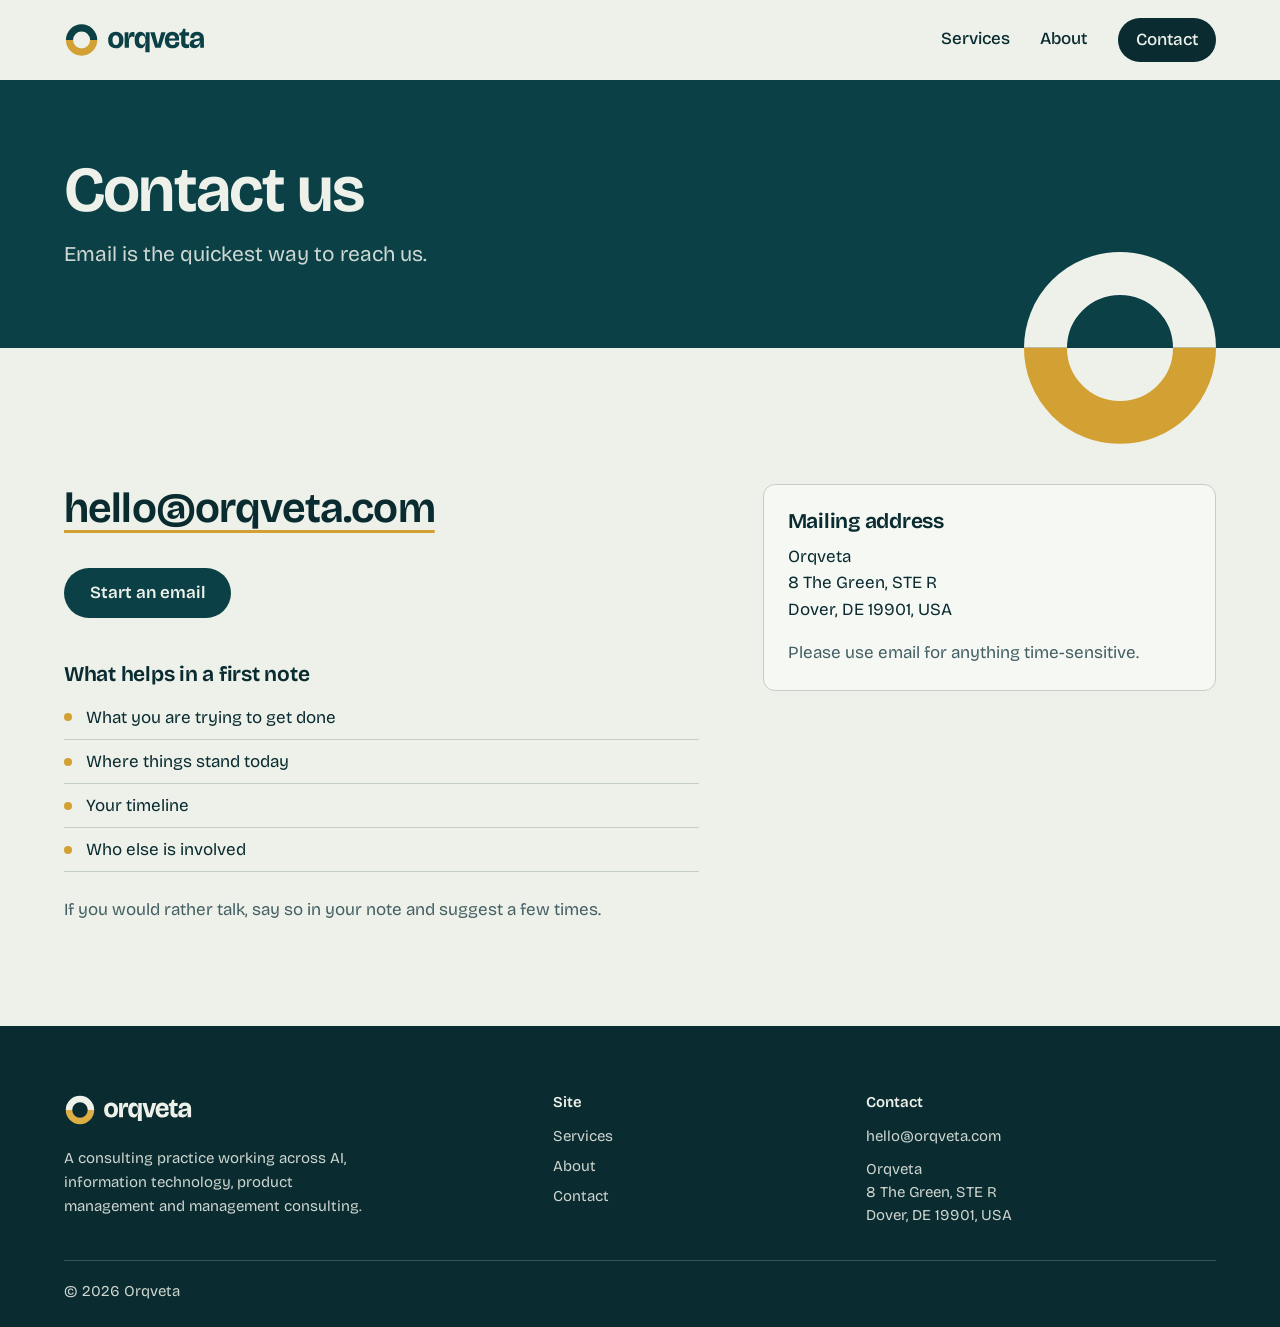
==== contact.html @ bc164976 "Rebuild site: logo, Services, About and Contact pages" ====
<!DOCTYPE html>
<html lang="en">
<head>
<meta charset="utf-8">
<meta name="viewport" content="width=device-width, initial-scale=1">
<title>Contact | Orqveta</title>
<meta name="description" content="Contact Orqveta by email at hello@orqveta.com.">
<link rel="canonical" href="https://orqveta.com/contact.html">
<meta property="og:type" content="website">
<meta property="og:site_name" content="Orqveta">
<meta property="og:title" content="Contact | Orqveta">
<meta property="og:description" content="Contact Orqveta by email at hello@orqveta.com.">
<meta property="og:url" content="https://orqveta.com/contact.html">
<meta property="og:image" content="https://orqveta.com/og.png">
<meta name="twitter:card" content="summary_large_image">
<meta name="theme-color" content="#0B4046">
<link rel="icon" href="favicon.svg" type="image/svg+xml">
<link rel="apple-touch-icon" href="apple-touch-icon.png">
<link rel="preload" href="bricolage.woff2" as="font" type="font/woff2" crossorigin>
<link rel="stylesheet" href="styles.css">
</head>
<body>
<a class="skip" href="#main">Skip to content</a>
<header class="site-header">
  <div class="wrap bar">
    <a class="brand" href="./"><img src="orqveta-logo.svg" alt="Orqveta" width="142" height="44"></a>
    <nav class="nav" aria-label="Main">
      <a href="services.html">Services</a>
      <a href="about.html">About</a>
      <a class="nav-cta" href="contact.html" aria-current="page">Contact</a>
    </nav>
  </div>
</header>
<main id="main">
<section class="page-hero">
  <div class="wrap page-hero-inner">
    <h1>Contact us</h1>
    <p class="lead">Email is the quickest way to reach us.</p>
    <span class="ring" aria-hidden="true"></span>
  </div>
</section>
<div class="wrap page-body">
  <div class="contact-grid">
    <div class="contact-main">
      <a class="bigmail" href="mailto:hello@orqveta.com?subject=Project%20enquiry">hello@orqveta.com</a>
      <p class="actions"><a class="btn btn-deep" href="mailto:hello@orqveta.com?subject=Project%20enquiry">Start an email</a></p>
      <h2>What helps in a first note</h2>
      <ul class="ticks">
        <li>What you are trying to get done</li>
        <li>Where things stand today</li>
        <li>Your timeline</li>
        <li>Who else is involved</li>
      </ul>
      <p class="after">If you would rather talk, say so in your note and suggest a few times.</p>
    </div>
    <aside class="card" aria-labelledby="addr">
      <h2 id="addr">Mailing address</h2>
      <address>Orqveta<br>8 The Green, STE R<br>Dover, DE 19901, USA</address>
      <p>Please use email for anything time-sensitive.</p>
    </aside>
  </div>
</div>
</main>
<footer class="site-footer">
  <div class="wrap">
    <div class="footer-grid">
      <div class="footer-brand">
        <img src="orqveta-logo-light.svg" alt="Orqveta" width="129" height="40">
        <p>A consulting practice working across AI, information technology, product management and management consulting.</p>
      </div>
      <div>
        <h2>Site</h2>
        <ul>
          <li><a href="services.html">Services</a></li>
          <li><a href="about.html">About</a></li>
          <li><a href="contact.html">Contact</a></li>
        </ul>
      </div>
      <div>
        <h2>Contact</h2>
        <p><a href="mailto:hello@orqveta.com">hello@orqveta.com</a></p>
        <address>Orqveta<br>8 The Green, STE R<br>Dover, DE 19901, USA</address>
      </div>
    </div>
    <p class="legal">&copy; 2026 Orqveta</p>
  </div>
</footer>
</body>
</html>
---- styles.css ----
:root {
  /* Layout: pale pages, each opening with a deep band. The band's lower edge
     is a horizon, and the ring from the logo sits on it: pale above the
     line, brass below. Content is left-aligned on a 76rem measure. */
  --deep: #0B4046;        /* peacock field */
  --pale: #EDF1E9;        /* celadon paper */
  --ink: #0A2B30;         /* text on pale, footer field */
  --soft: #456064;        /* secondary text on pale */
  --rule: #C3CEC5;        /* hairlines on pale */
  --brass: #DDAE44;       /* accent on deep fields */
  --brass-deep: #D2A033;  /* accent on pale fields */
  --on-deep: rgb(237 241 233 / 0.86);
  --face: "Bricolage Grotesque", "Avenir Next", "Segoe UI", system-ui, sans-serif;
  --gutter: clamp(1.25rem, 5vw, 4.5rem);
  --measure: 76rem;
  --ring-lg: clamp(12rem, 25vw, 21rem);
  --ring-sm: clamp(9rem, 15vw, 13rem);
  color-scheme: only light;
}

@font-face {
  font-family: "Bricolage Grotesque";
  src: url("bricolage.woff2") format("woff2");
  font-weight: 200 800;
  font-style: normal;
  font-display: swap;
}

*, *::before, *::after { box-sizing: border-box; }

html {
  -webkit-text-size-adjust: 100%;
  text-size-adjust: 100%;
  scroll-behavior: smooth;
}

body {
  margin: 0;
  background: var(--pale);
  color: var(--ink);
  font-family: var(--face);
  font-size: 1.0625rem;
  line-height: 1.6;
  font-optical-sizing: auto;
  -webkit-font-smoothing: antialiased;
  text-rendering: optimizeLegibility;
}

h1, h2, h3, p, ul, dl, dd, address { margin: 0; }
ul { padding: 0; list-style: none; }
img { display: block; max-width: 100%; height: auto; }
a { color: inherit; }
address { font-style: normal; }

::selection { background: var(--brass); color: var(--ink); }

:focus-visible {
  outline: 3px solid var(--brass-deep);
  outline-offset: 3px;
  border-radius: 2px;
}

.wrap {
  width: 100%;
  max-width: calc(var(--measure) + 2 * var(--gutter));
  margin-inline: auto;
  padding-inline: var(--gutter);
}

.skip {
  position: absolute;
  left: var(--gutter);
  top: -5rem;
  z-index: 10;
  padding: 0.5rem 0.875rem;
  border-radius: 0.375rem;
  background: var(--ink);
  color: var(--pale);
}
.skip:focus { top: 0.75rem; }

.visually-hidden {
  position: absolute;
  width: 1px;
  height: 1px;
  margin: -1px;
  overflow: hidden;
  clip-path: inset(50%);
  white-space: nowrap;
}

/* Header ---------------------------------------------------------------- */

.bar {
  display: flex;
  flex-wrap: wrap;
  align-items: center;
  justify-content: space-between;
  gap: 0.5rem 2rem;
  padding-block: 1.125rem;
}

.brand { display: block; }
.brand img { width: auto; height: 2.75rem; }

.nav {
  display: flex;
  flex-wrap: wrap;
  align-items: center;
  gap: 0.25rem clamp(1rem, 2.4vw, 2.25rem);
  font-weight: 500;
}

.nav a {
  padding-block: 0.375rem;
  border-bottom: 2px solid transparent;
  text-decoration: none;
}
.nav a:hover { border-bottom-color: var(--rule); }
.nav a[aria-current="page"] { border-bottom-color: var(--brass-deep); }

.nav a.nav-cta {
  padding: 0.5rem 1.125rem;
  border: 0;
  border-radius: 999px;
  background: var(--deep);
  color: var(--pale);
}
.nav a.nav-cta:hover,
.nav a.nav-cta[aria-current="page"] { background: var(--ink); }

/* Buttons --------------------------------------------------------------- */

.btn {
  display: inline-block;
  padding: 0.8125rem 1.5rem;
  border: 2px solid transparent;
  border-radius: 999px;
  font-weight: 600;
  line-height: 1.2;
  text-decoration: none;
}
.btn-brass { background: var(--brass); color: var(--ink); }
.btn-brass:hover { background: #E8BD5C; }
.btn-line { border-color: rgb(237 241 233 / 0.55); color: var(--pale); }
.btn-line:hover { border-color: var(--pale); }
.btn-deep { background: var(--deep); color: var(--pale); }
.btn-deep:hover { background: var(--ink); }

.actions {
  display: flex;
  flex-wrap: wrap;
  gap: 0.75rem;
  margin-top: 2.25rem;
}

/* The ring on the horizon ---------------------------------------------- */

.ring {
  position: absolute;
  right: var(--gutter);
  bottom: calc(var(--d) / -2);
  width: var(--d);
  height: var(--d);
  pointer-events: none;
}
.ring::before,
.ring::after {
  content: "";
  position: absolute;
  inset: 0;
  border: calc(var(--d) * 0.228) solid;
  border-radius: 50%;
}
.ring::before { border-color: var(--pale); clip-path: inset(0 0 50% 0); }
.ring::after { border-color: var(--brass-deep); clip-path: inset(50% 0 0 0); }

/* Home hero ------------------------------------------------------------- */

.hero,
.page-hero {
  position: relative;
  z-index: 1;
  background: var(--deep);
  color: var(--pale);
}

.hero-inner {
  position: relative;
  padding-block: clamp(3.5rem, 9vw, 7.5rem) clamp(4rem, 10vw, 8.5rem);
}

.hero h1 {
  max-width: 17ch;
  font-size: clamp(2.25rem, 1.2rem + 4.3vw, 4.5rem);
  font-weight: 650;
  line-height: 1.04;
  letter-spacing: -0.028em;
  text-wrap: balance;
}

.lead {
  max-width: 46ch;
  margin-top: 1.5rem;
  color: var(--on-deep);
  font-size: clamp(1.125rem, 1rem + 0.5vw, 1.3125rem);
  line-height: 1.5;
}

.hero .ring { --d: var(--ring-lg); }

/* Interior page hero ---------------------------------------------------- */

.page-hero-inner {
  position: relative;
  padding-block: clamp(2.75rem, 6vw, 5rem);
}

.page-hero h1 {
  font-size: clamp(2.25rem, 1.3rem + 3.6vw, 4rem);
  font-weight: 650;
  line-height: 1.04;
  letter-spacing: -0.028em;
}

.page-hero .lead { max-width: 44ch; margin-top: 1rem; }
.page-hero .ring { --d: var(--ring-sm); }

.page-body {
  padding-block: calc(var(--ring-sm) / 2 + 2.5rem) clamp(3.5rem, 8vw, 6.5rem);
}

/* Sections -------------------------------------------------------------- */

.section { padding-block: clamp(3rem, 7vw, 6rem); }
.section + .section { padding-top: 0; }

.section-head h2 {
  font-size: clamp(1.75rem, 1.2rem + 2.2vw, 2.75rem);
  font-weight: 650;
  line-height: 1.08;
  letter-spacing: -0.022em;
}
.section-head p {
  max-width: 46ch;
  margin-top: 0.875rem;
  color: var(--soft);
}

.below-hero .section-head {
  min-height: calc(var(--ring-lg) / 2 - 2.5rem);
  padding-right: calc(var(--ring-lg) + 2rem);
}

/* Practices ------------------------------------------------------------- */

.practices {
  display: grid;
  grid-template-columns: repeat(4, minmax(0, 1fr));
  gap: clamp(1.5rem, 3vw, 2.75rem);
  margin-top: clamp(2rem, 4vw, 3rem);
}

.practice {
  display: grid;
  gap: 0.625rem;
  align-content: start;
  padding-top: 1.125rem;
  border-top: 2px solid var(--ink);
}

.practice h3,
.row strong {
  font-size: 1.3125rem;
  font-weight: 650;
  line-height: 1.2;
  letter-spacing: -0.012em;
}

.practice h3 a { text-decoration: none; }
.practice h3 a:hover,
a.row:hover strong {
  text-decoration: underline;
  text-decoration-color: var(--brass-deep);
  text-decoration-thickness: 2px;
  text-underline-offset: 0.2em;
}

.practice p { color: var(--soft); }

/* Ruled rows ------------------------------------------------------------ */

.rows {
  margin-top: clamp(2rem, 4vw, 3rem);
  border-top: 2px solid var(--ink);
}

.row {
  display: grid;
  grid-template-columns: minmax(0, 5fr) minmax(0, 7fr);
  gap: 0.375rem clamp(1.5rem, 4vw, 4rem);
  padding-block: 1.375rem;
  border-bottom: 1px solid var(--rule);
  text-decoration: none;
}
.row span { color: var(--soft); }

.more {
  display: inline-block;
  margin-top: 1.75rem;
  font-weight: 600;
  text-decoration-color: var(--brass-deep);
  text-decoration-thickness: 2px;
  text-underline-offset: 0.22em;
}

/* Closing band ---------------------------------------------------------- */

.cta { background: var(--deep); color: var(--pale); }

.cta-inner {
  display: grid;
  grid-template-columns: minmax(0, 7fr) minmax(0, 5fr);
  gap: clamp(1.5rem, 5vw, 5rem);
  align-items: end;
  padding-block: clamp(3rem, 8vw, 6rem);
}

.cta h2 {
  max-width: 16ch;
  font-size: clamp(1.75rem, 1.2rem + 2.4vw, 3rem);
  font-weight: 650;
  line-height: 1.06;
  letter-spacing: -0.024em;
  text-wrap: balance;
}

.cta p { max-width: 40ch; color: var(--on-deep); }
.cta .actions { margin-top: 1.5rem; }

/* Footer ---------------------------------------------------------------- */

.site-footer {
  background: var(--ink);
  color: var(--on-deep);
  font-size: 0.9375rem;
}

.footer-grid {
  display: grid;
  grid-template-columns: minmax(0, 5fr) minmax(0, 3fr) minmax(0, 4fr);
  gap: 2rem clamp(1.5rem, 4vw, 4rem);
  padding-block: clamp(2.5rem, 6vw, 4rem) 2rem;
}

.footer-brand img { width: auto; height: 2.5rem; }
.footer-brand p { max-width: 32ch; margin-top: 1rem; }

.site-footer h2 {
  margin-bottom: 0.625rem;
  color: var(--pale);
  font-size: 0.9375rem;
  font-weight: 600;
}

.site-footer a { text-decoration: none; }
.site-footer a:hover {
  text-decoration: underline;
  text-decoration-color: var(--brass);
  text-underline-offset: 0.2em;
}
.site-footer li + li { margin-top: 0.375rem; }
.site-footer address { margin-top: 0.625rem; line-height: 1.55; }

.legal {
  padding-block: 1.125rem 1.5rem;
  border-top: 1px solid rgb(237 241 233 / 0.2);
}

/* Services -------------------------------------------------------------- */

.service,
.case {
  padding-block: clamp(2.25rem, 5vw, 3.75rem);
  border-top: 2px solid var(--ink);
}
.service:first-child,
.case:first-of-type { margin-top: clamp(2rem, 4vw, 3rem); }

.service {
  display: grid;
  grid-template-columns: minmax(0, 5fr) minmax(0, 7fr);
  gap: 1rem clamp(1.5rem, 5vw, 5rem);
}

.service h2,
.case h2 {
  font-size: clamp(1.625rem, 1.2rem + 1.6vw, 2.25rem);
  font-weight: 650;
  line-height: 1.1;
  letter-spacing: -0.02em;
}

.pitch {
  max-width: 30ch;
  margin-top: 0.75rem;
  color: var(--soft);
  font-size: 1.125rem;
}

.service-body p { max-width: 58ch; }

.service h3 {
  margin-top: 1.75rem;
  margin-bottom: 0.375rem;
  font-size: 1rem;
  font-weight: 650;
}

.ticks li {
  position: relative;
  padding-block: 0.5rem;
  padding-left: 1.375rem;
  border-bottom: 1px solid var(--rule);
}
.ticks li::before {
  content: "";
  position: absolute;
  top: 1.05em;
  left: 0;
  width: 0.5rem;
  height: 0.5rem;
  border-radius: 50%;
  background: var(--brass-deep);
}

/* Case studies ---------------------------------------------------------- */

.note {
  max-width: 62ch;
  padding: 0.25rem 0 0.25rem 1.125rem;
  border-left: 3px solid var(--brass-deep);
  color: var(--soft);
}

.case h2 { max-width: 24ch; }

.summary {
  max-width: 54ch;
  margin-top: 0.75rem;
  color: var(--soft);
  font-size: 1.1875rem;
  line-height: 1.5;
}

.facts { margin-top: 1.75rem; }
.facts > div {
  display: grid;
  grid-template-columns: minmax(0, 3fr) minmax(0, 9fr);
  gap: 0.25rem clamp(1rem, 4vw, 3rem);
  padding-block: 1rem;
  border-top: 1px solid var(--rule);
}
.facts dt { font-weight: 650; }
.facts dd { max-width: 66ch; }

/* About ----------------------------------------------------------------- */

.prose { max-width: 62ch; }
.prose p + p { margin-top: 1rem; }
.prose .big {
  font-size: clamp(1.25rem, 1.05rem + 0.8vw, 1.5rem);
  line-height: 1.4;
}

.principles {
  display: grid;
  grid-template-columns: repeat(2, minmax(0, 1fr));
  gap: clamp(1.5rem, 3vw, 2.75rem) clamp(1.5rem, 5vw, 5rem);
  margin-top: clamp(2rem, 4vw, 3rem);
}

/* Contact --------------------------------------------------------------- */

.contact-grid {
  display: grid;
  grid-template-columns: minmax(0, 7fr) minmax(0, 5fr);
  gap: 2.5rem clamp(1.5rem, 5vw, 5rem);
  align-items: start;
}

.bigmail {
  font-size: clamp(1.5rem, 1.05rem + 2.2vw, 2.625rem);
  font-weight: 650;
  line-height: 1.15;
  letter-spacing: -0.02em;
  text-decoration-color: var(--brass-deep);
  text-decoration-thickness: 3px;
  text-underline-offset: 0.18em;
  overflow-wrap: anywhere;
}

.contact-main h2,
.card h2 {
  font-size: 1.3125rem;
  font-weight: 650;
  line-height: 1.2;
  letter-spacing: -0.012em;
}

.contact-main h2 { margin-top: 2.75rem; margin-bottom: 0.5rem; }
.contact-main .after { max-width: 52ch; margin-top: 1.5rem; color: var(--soft); }

.card {
  padding: 1.5rem;
  border: 1px solid var(--rule);
  border-radius: 0.75rem;
  background: #F6F8F3;
}
.card address { margin-top: 0.625rem; line-height: 1.55; }
.card p { margin-top: 1rem; color: var(--soft); }

/* Narrow screens -------------------------------------------------------- */

@media (max-width: 68rem) {
  .practices { grid-template-columns: repeat(2, minmax(0, 1fr)); }
}

@media (max-width: 56rem) {
  .ring { display: none; }
  .below-hero .section-head { min-height: 0; padding-right: 0; }
  .page-body { padding-top: clamp(2.5rem, 7vw, 4rem); }
  .footer-grid { grid-template-columns: repeat(2, minmax(0, 1fr)); }
  .footer-brand { grid-column: 1 / -1; }
}

@media (max-width: 48rem) {
  .row,
  .cta-inner,
  .service,
  .facts > div,
  .principles,
  .contact-grid { grid-template-columns: minmax(0, 1fr); }
  .cta-inner { align-items: start; }
}

@media (max-width: 36rem) {
  .practices,
  .footer-grid { grid-template-columns: minmax(0, 1fr); }
  .brand img { height: 2.375rem; }
  .nav { gap: 0.25rem 0.875rem; font-size: 0.9375rem; }
  .nav a.nav-cta { padding: 0.4375rem 0.875rem; }
}

@media (prefers-reduced-motion: reduce) {
  html { scroll-behavior: auto; }
}

@media print {
  .hero, .page-hero, .cta, .site-footer { background: none; color: var(--ink); }
  .ring, .nav, .actions { display: none; }
}
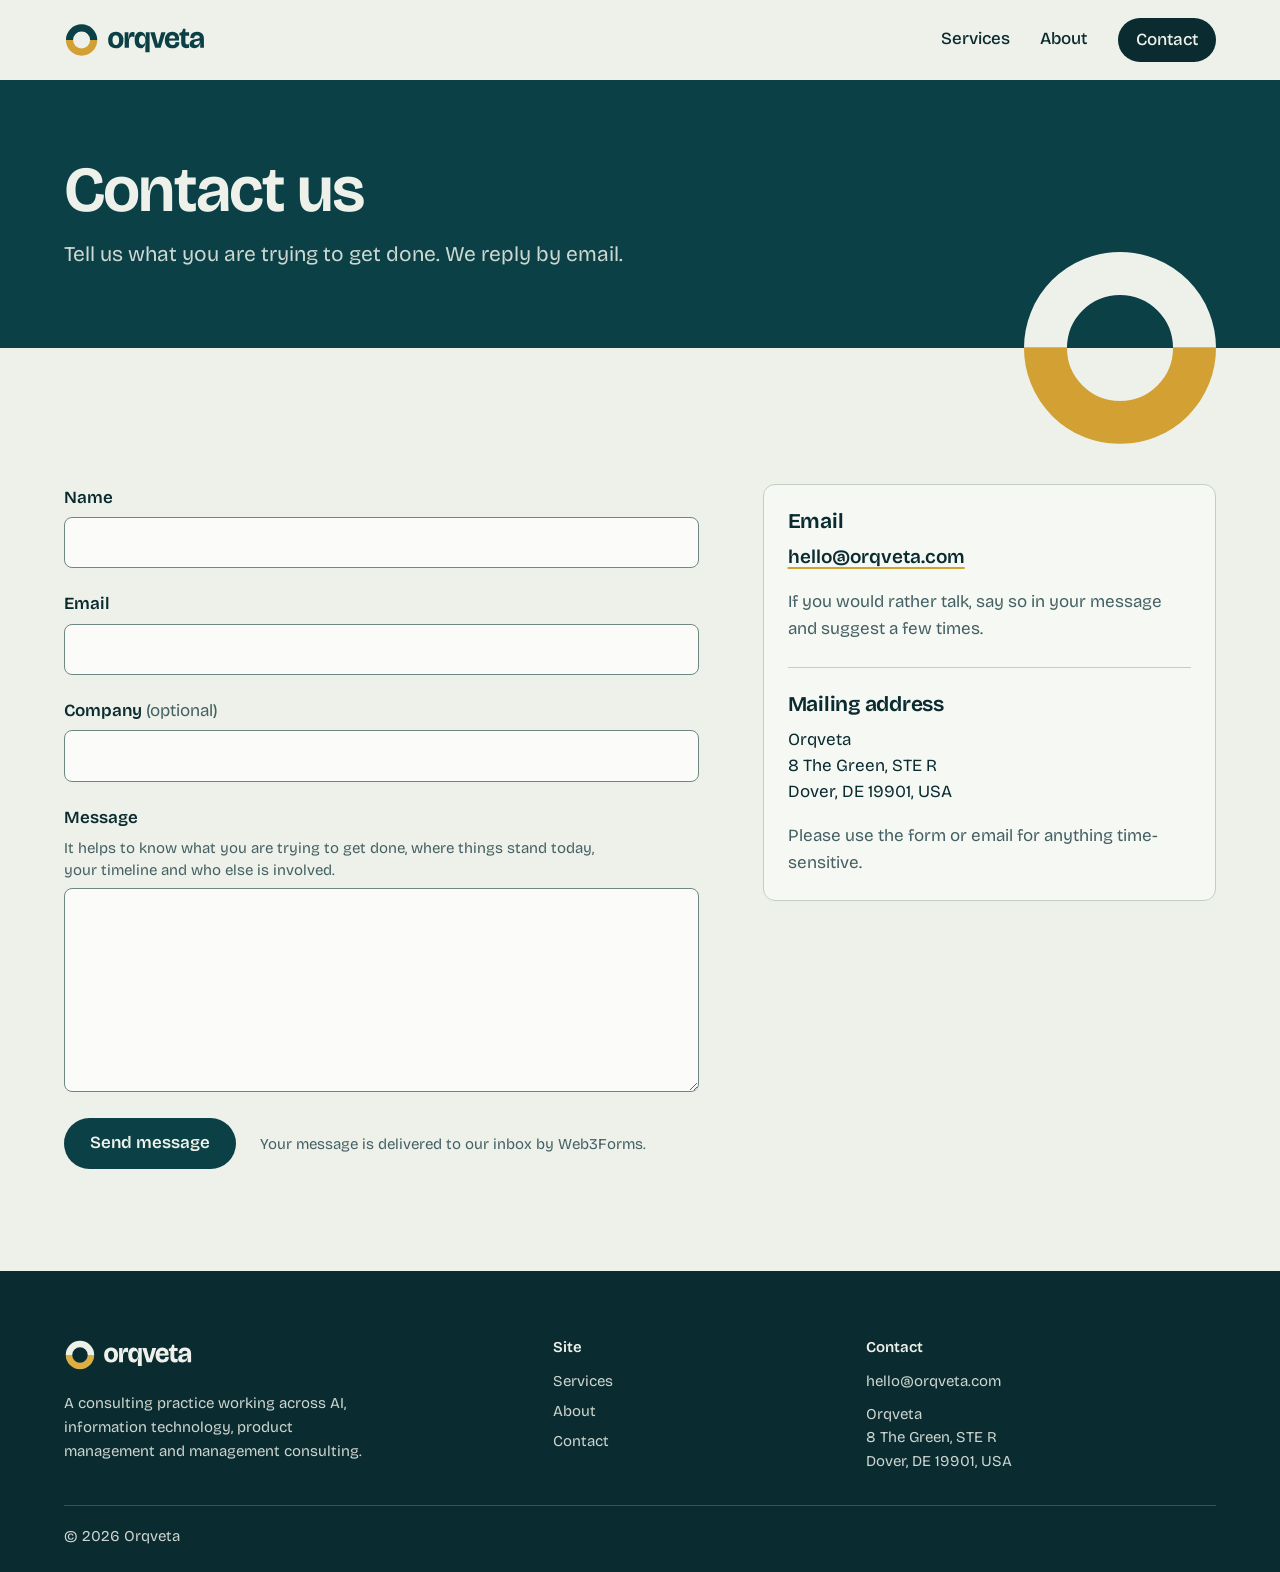
==== commit 9d2852d4: "Contact page: add a contact form" ====
--- a/contact.html
+++ b/contact.html
@@ -4,12 +4,12 @@
 <meta charset="utf-8">
 <meta name="viewport" content="width=device-width, initial-scale=1">
 <title>Contact | Orqveta</title>
-<meta name="description" content="Contact Orqveta by email at hello@orqveta.com.">
+<meta name="description" content="Contact Orqveta: send a message or email hello@orqveta.com.">
 <link rel="canonical" href="https://orqveta.com/contact.html">
 <meta property="og:type" content="website">
 <meta property="og:site_name" content="Orqveta">
 <meta property="og:title" content="Contact | Orqveta">
-<meta property="og:description" content="Contact Orqveta by email at hello@orqveta.com.">
+<meta property="og:description" content="Contact Orqveta: send a message or email hello@orqveta.com.">
 <meta property="og:url" content="https://orqveta.com/contact.html">
 <meta property="og:image" content="https://orqveta.com/og.png">
 <meta name="twitter:card" content="summary_large_image">
@@ -35,28 +35,57 @@
 <section class="page-hero">
   <div class="wrap page-hero-inner">
     <h1>Contact us</h1>
-    <p class="lead">Email is the quickest way to reach us.</p>
+    <p class="lead">Tell us what you are trying to get done. We reply by email.</p>
     <span class="ring" aria-hidden="true"></span>
   </div>
 </section>
 <div class="wrap page-body">
   <div class="contact-grid">
     <div class="contact-main">
-      <a class="bigmail" href="mailto:hello@orqveta.com?subject=Project%20enquiry">hello@orqveta.com</a>
-      <p class="actions"><a class="btn btn-deep" href="mailto:hello@orqveta.com?subject=Project%20enquiry">Start an email</a></p>
-      <h2>What helps in a first note</h2>
-      <ul class="ticks">
-        <li>What you are trying to get done</li>
-        <li>Where things stand today</li>
-        <li>Your timeline</li>
-        <li>Who else is involved</li>
-      </ul>
-      <p class="after">If you would rather talk, say so in your note and suggest a few times.</p>
+      <form class="form" id="contact-form" action="https://api.web3forms.com/submit" method="POST" aria-label="Send us a message">
+        <input type="hidden" name="access_key" value="6e7c0cfa-b5b7-4a7d-a3df-3634175bc1e8">
+        <input type="hidden" name="subject" value="New message from orqveta.com">
+        <input type="hidden" name="from_name" value="Orqveta website">
+        <input type="hidden" name="redirect" value="https://orqveta.com/thanks.html">
+        <input type="checkbox" name="botcheck" tabindex="-1" autocomplete="off" style="display:none">
+        <div class="field">
+          <label for="name">Name</label>
+          <input id="name" name="name" type="text" autocomplete="name" maxlength="100" required aria-describedby="name-error">
+          <p class="field-error" id="name-error" hidden></p>
+        </div>
+        <div class="field">
+          <label for="email">Email</label>
+          <input id="email" name="email" type="email" autocomplete="email" maxlength="254" required aria-describedby="email-error">
+          <p class="field-error" id="email-error" hidden></p>
+        </div>
+        <div class="field">
+          <label for="company">Company <span class="opt">(optional)</span></label>
+          <input id="company" name="company" type="text" autocomplete="organization" maxlength="120">
+        </div>
+        <div class="field">
+          <label for="message">Message</label>
+          <p class="hint" id="message-hint">It helps to know what you are trying to get done, where things stand today, your timeline and who else is involved.</p>
+          <textarea id="message" name="message" rows="7" maxlength="5000" required aria-describedby="message-hint message-error"></textarea>
+          <p class="field-error" id="message-error" hidden></p>
+        </div>
+        <div class="form-end">
+          <button class="btn btn-deep" type="submit">Send message</button>
+          <p class="form-note">Your message is delivered to our inbox by Web3Forms.</p>
+        </div>
+        <p class="form-status" id="form-status" role="alert" hidden></p>
+      </form>
+      <div class="sent" id="form-sent" hidden>
+        <h2 tabindex="-1">Message sent</h2>
+        <p>Thank you. We will reply by email.</p>
+      </div>
     </div>
-    <aside class="card" aria-labelledby="addr">
-      <h2 id="addr">Mailing address</h2>
+    <aside class="card" aria-label="Other ways to reach us">
+      <h2>Email</h2>
+      <p class="card-mail"><a href="mailto:hello@orqveta.com">hello@orqveta.com</a></p>
+      <p>If you would rather talk, say so in your message and suggest a few times.</p>
+      <h2>Mailing address</h2>
       <address>Orqveta<br>8 The Green, STE R<br>Dover, DE 19901, USA</address>
-      <p>Please use email for anything time-sensitive.</p>
+      <p>Please use the form or email for anything time-sensitive.</p>
     </aside>
   </div>
 </div>
@@ -85,5 +114,100 @@
     <p class="legal">&copy; 2026 Orqveta</p>
   </div>
 </footer>
+<script>
+(function () {
+  var form = document.getElementById("contact-form");
+  if (!form || !window.fetch || !window.FormData) return;
+
+  var status = document.getElementById("form-status");
+  var sent = document.getElementById("form-sent");
+  var button = form.querySelector('button[type="submit"]');
+  var idle = button.textContent;
+  var required = {
+    name: "Enter your name.",
+    email: "Enter an email address we can reply to.",
+    message: "Write a short message."
+  };
+
+  form.noValidate = true;
+
+  function mark(field, text) {
+    var note = document.getElementById(field.id + "-error");
+    if (text) {
+      field.setAttribute("aria-invalid", "true");
+      note.textContent = text;
+      note.hidden = false;
+    } else {
+      field.removeAttribute("aria-invalid");
+      note.textContent = "";
+      note.hidden = true;
+    }
+  }
+
+  function firstProblem() {
+    var first = null;
+    Object.keys(required).forEach(function (name) {
+      var field = form.elements[name];
+      var bad = !field.value.trim() || !field.validity.valid;
+      mark(field, bad ? required[name] : "");
+      if (bad && !first) first = field;
+    });
+    return first;
+  }
+
+  Object.keys(required).forEach(function (name) {
+    form.elements[name].addEventListener("input", function () {
+      if (this.getAttribute("aria-invalid")) mark(this, "");
+    });
+  });
+
+  function busy(on) {
+    button.disabled = on;
+    button.textContent = on ? "Sending\u2026" : idle;
+    if (on) form.setAttribute("aria-busy", "true");
+    else form.removeAttribute("aria-busy");
+  }
+
+  form.addEventListener("submit", function (event) {
+    event.preventDefault();
+    status.hidden = true;
+    var problem = firstProblem();
+    if (problem) {
+      problem.focus();
+      return;
+    }
+
+    var data = {};
+    new FormData(form).forEach(function (value, key) {
+      if (key !== "redirect") data[key] = value;
+    });
+
+    var control = window.AbortController ? new AbortController() : null;
+    var timer = setTimeout(function () { if (control) control.abort(); }, 20000);
+    busy(true);
+
+    fetch(form.getAttribute("action"), {
+      method: "POST",
+      headers: { "Content-Type": "application/json", "Accept": "application/json" },
+      body: JSON.stringify(data),
+      signal: control ? control.signal : undefined
+    }).then(function (response) {
+      return response.json().catch(function () { return {}; }).then(function (body) {
+        if (!response.ok || body.success === false) throw new Error("not sent");
+      });
+    }).then(function () {
+      clearTimeout(timer);
+      form.hidden = true;
+      sent.hidden = false;
+      sent.querySelector("h2").focus();
+    }).catch(function () {
+      clearTimeout(timer);
+      busy(false);
+      status.innerHTML = 'Your message was not sent. Try again, or email <a href="mailto:hello@orqveta.com">hello@orqveta.com</a>.';
+      status.hidden = false;
+    });
+  });
+})();
+</script>
 </body>
 </html>
--- a/styles.css
+++ b/styles.css
@@ -9,6 +9,8 @@
   --rule: #C3CEC5;        /* hairlines on pale */
   --brass: #DDAE44;       /* accent on deep fields */
   --brass-deep: #D2A033;  /* accent on pale fields */
+  --field-line: #6F8783;  /* form field borders, 3.4:1 on pale */
+  --error: #A63A22;       /* form errors, 5.6:1 on pale */
   --on-deep: rgb(237 241 233 / 0.86);
   --face: "Bricolage Grotesque", "Avenir Next", "Segoe UI", system-ui, sans-serif;
   --gutter: clamp(1.25rem, 5vw, 4.5rem);
@@ -89,6 +91,8 @@
   white-space: nowrap;
 }
 
+[hidden] { display: none !important; }
+
 /* Header ---------------------------------------------------------------- */
 
 .bar {
@@ -146,6 +150,13 @@
 .btn-line:hover { border-color: var(--pale); }
 .btn-deep { background: var(--deep); color: var(--pale); }
 .btn-deep:hover { background: var(--ink); }
+
+button.btn {
+  font-family: inherit;
+  font-size: inherit;
+  cursor: pointer;
+}
+.btn[disabled] { opacity: 0.65; cursor: progress; }
 
 .actions {
   display: flex;
@@ -489,27 +500,106 @@
   align-items: start;
 }
 
-.bigmail {
-  font-size: clamp(1.5rem, 1.05rem + 2.2vw, 2.625rem);
-  font-weight: 650;
-  line-height: 1.15;
+.form {
+  display: grid;
+  gap: 1.375rem;
+  max-width: 40rem;
+}
+
+.field {
+  display: grid;
+  gap: 0.375rem;
+}
+
+.field label { font-weight: 600; }
+.field .opt { color: var(--soft); font-weight: 400; }
+
+.field .hint {
+  max-width: 56ch;
+  color: var(--soft);
+  font-size: 0.9375rem;
+  line-height: 1.5;
+}
+
+.field input,
+.field textarea {
+  display: block;
+  width: 100%;
+  margin: 0;
+  padding: 0.75rem 0.875rem;
+  border: 1px solid var(--field-line);
+  border-radius: 0.5rem;
+  background: #FBFCF9;
+  color: var(--ink);
+  font-family: inherit;
+  font-size: inherit;
+  line-height: 1.5;
+}
+
+.field textarea {
+  min-height: 10rem;
+  resize: vertical;
+}
+
+.field input:hover,
+.field textarea:hover { border-color: var(--ink); }
+
+.field input:focus-visible,
+.field textarea:focus-visible {
+  border-color: var(--deep);
+  border-radius: 0.5rem;
+  outline-offset: 2px;
+}
+
+.field [aria-invalid="true"] {
+  border-color: var(--error);
+  box-shadow: inset 0 0 0 1px var(--error);
+}
+
+.field-error {
+  color: var(--error);
+  font-size: 0.9375rem;
+  font-weight: 500;
+}
+
+.form-end {
+  display: flex;
+  flex-wrap: wrap;
+  align-items: center;
+  gap: 0.75rem 1.5rem;
+  margin-top: 0.25rem;
+}
+
+.form-note {
+  color: var(--soft);
+  font-size: 0.9375rem;
+}
+
+.form-status {
+  max-width: 56ch;
+  padding: 0.25rem 0 0.25rem 1.125rem;
+  border-left: 3px solid var(--error);
+}
+
+.sent {
+  max-width: 40rem;
+  padding-top: 1.125rem;
+  border-top: 2px solid var(--ink);
+}
+
+.sent h2 {
+  font-size: clamp(1.625rem, 1.2rem + 1.6vw, 2.25rem);
+  font-weight: 650;
+  line-height: 1.1;
   letter-spacing: -0.02em;
-  text-decoration-color: var(--brass-deep);
-  text-decoration-thickness: 3px;
-  text-underline-offset: 0.18em;
-  overflow-wrap: anywhere;
-}
-
-.contact-main h2,
-.card h2 {
-  font-size: 1.3125rem;
-  font-weight: 650;
-  line-height: 1.2;
-  letter-spacing: -0.012em;
-}
-
-.contact-main h2 { margin-top: 2.75rem; margin-bottom: 0.5rem; }
-.contact-main .after { max-width: 52ch; margin-top: 1.5rem; color: var(--soft); }
+}
+.sent h2:focus { outline: none; }
+
+.sent p {
+  margin-top: 0.75rem;
+  color: var(--soft);
+  font-size: 1.125rem;
+}
 
 .card {
   padding: 1.5rem;
@@ -517,8 +607,34 @@
   border-radius: 0.75rem;
   background: #F6F8F3;
 }
+
+.card h2 {
+  font-size: 1.3125rem;
+  font-weight: 650;
+  line-height: 1.2;
+  letter-spacing: -0.012em;
+}
+.card h2:not(:first-child) {
+  margin-top: 1.5rem;
+  padding-top: 1.5rem;
+  border-top: 1px solid var(--rule);
+}
+
 .card address { margin-top: 0.625rem; line-height: 1.55; }
 .card p { margin-top: 1rem; color: var(--soft); }
+
+.card .card-mail {
+  margin-top: 0.5rem;
+  color: var(--ink);
+  font-size: 1.1875rem;
+  font-weight: 600;
+  overflow-wrap: anywhere;
+}
+.card-mail a {
+  text-decoration-color: var(--brass-deep);
+  text-decoration-thickness: 2px;
+  text-underline-offset: 0.2em;
+}
 
 /* Narrow screens -------------------------------------------------------- */
 
